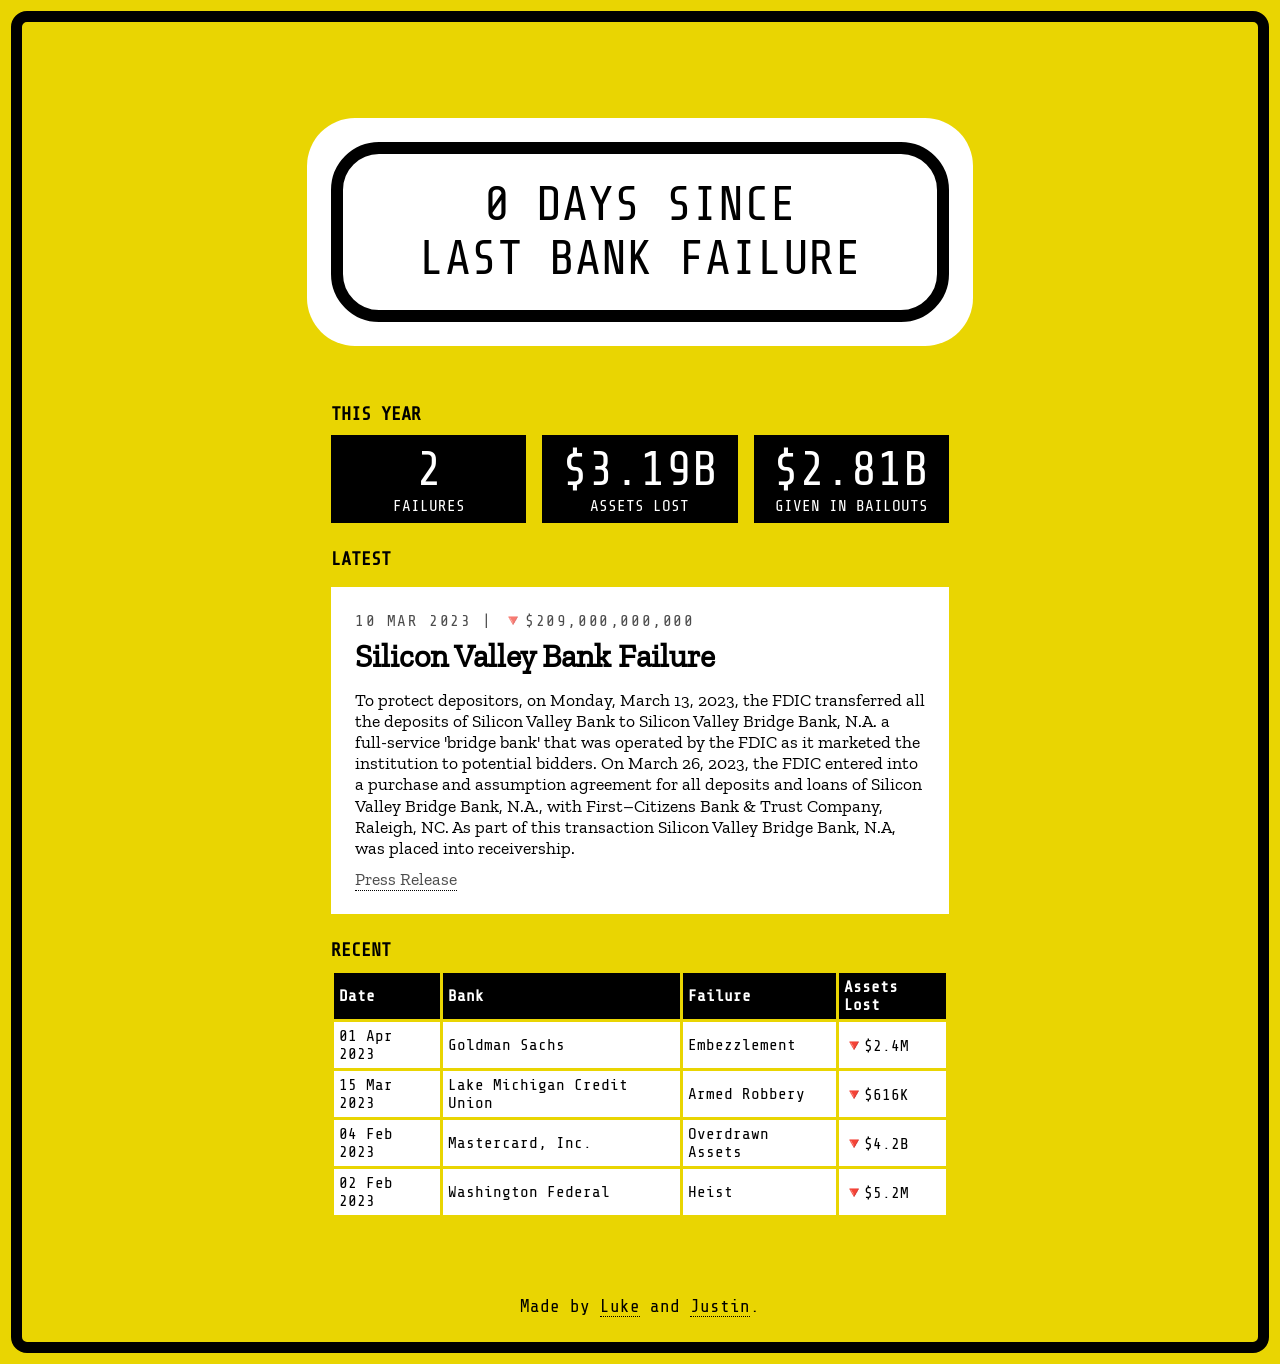
==== index.html @ 502e0f1a "Base page" ====
<!DOCTYPE html>
<html lang="en">
<meta charset="UTF-8">
<title>Days Since Last Bank Failure</title>
<meta name="viewport" content="width=device-width,initial-scale=1">
<link rel="stylesheet" href="style.css">
<style>
</style>
<script src=""></script>
<body>
	<main>
		<div class="counter">
			<div class="counter-inside">
				<div class="flipper"></div>
				days since<br>last bank failure
			</div>
		</div>
		<h3>This Year</h3>
		<div class="stats">
			<div class="statbox">
				<p class="number">2</p>
				<p class="metric">Failures</p>
			</div>
			<div class="statbox">
				<p class="number">$3.19B</p>
				<p class="metric">Assets Lost</p>
			</div>
			<div class="statbox">
				<p class="number">$2.81B</p>
				<p class="metric">Given In Bailouts</p>
			</div>
		</div>
		<h3>Latest</h3>
		<div class="latest">
			<div class="highlight">
				<p class="date">10 Mar 2023 | &#128315;$209,000,000,000</p>
				<h2>Silicon Valley Bank Failure</h2>
				<p class="summary">To protect depositors, on Monday, March 13, 2023, the FDIC transferred all the deposits of Silicon Valley Bank to Silicon Valley Bridge Bank, N.A. a full-service 'bridge bank' that was operated by the FDIC as it marketed the institution to potential bidders. On March 26, 2023, the FDIC entered into a purchase and assumption agreement for all deposits and loans of Silicon Valley Bridge Bank, N.A., with First–Citizens Bank & Trust Company, Raleigh, NC. As part of this transaction Silicon Valley Bridge Bank, N.A, was placed into receivership.</p>
				<div class="latest-links">
					<a href="https://www.fdic.gov/news/press-releases/2023/pr23023.html" target="_blank">Press Release</a>
				</div>
			</div>
		</div>
		<h3>Recent</h3>
		<div class="recent">
			<table>
				<thead>
					<tr>
						<th>Date</th>
						<th>Bank</th>
						<th>Failure</th>
						<th>Assets Lost</th>
					</tr>
				</thead>
				<tbody>
					<tr>
						<td>01 Apr 2023</td>
						<td>Goldman Sachs</td>
						<td>Embezzlement</td>
						<td>&#128315;$2.4M</td>
					</tr>
					<tr>
						<td>15 Mar 2023</td>
						<td>Lake Michigan Credit Union</td>
						<td>Armed Robbery</td>
						<td>&#128315;$616K</td>
					</tr>
					<tr>
						<td>04 Feb 2023</td>
						<td>Mastercard, Inc.</td>
						<td>Overdrawn Assets</td>
						<td>&#128315;$4.2B</td>
					</tr>
					<tr>
						<td>02 Feb 2023</td>
						<td>Washington Federal</td>
						<td>Heist</td>
						<td>&#128315;$5.2M</td>
					</tr>
				</tbody>
			</table>
		</div>
		<h3>

		</h3>
		<footer>
			Made by <a href="https://rehmann.co/" target="_blank">Luke</a> and <a href="https://andersun.com/" target="_blank">Justin</a>.
		</footer>
	</main>
</body>
</html>
---- style.css ----
/* TYPEFACES */
@font-face {
    font-family: ShareTech;
    src: url(ShareTechMono-Regular.ttf) format("truetype");
}

@font-face {
    font-family: ZillaSlab;
    src: url(ZillaSlab-Regular.ttf) format("truetype");
}

/* COLOR */


/* BASE */
* {
  margin: 0;
  padding: 0;
}

body {
  font-family: ShareTech, monospace;
  border: 0.7em solid #E9D502;
  background-color: #E9D502;
  min-height: 100vh;
}

main {
  border: 0.7em solid #000;
  border-radius: 1em;
  min-height: 100vh;
}

/* COUNTER */
.counter {
  width: 50%;
  margin: 2em auto 1em auto;
  padding: 0.5em;
  background-color: #fff;
  border-radius: 1em;
  text-align: center;
  text-transform: uppercase;
  font-size: 3em;
}

  .counter-inside {
    padding: 0.5em;
    border-radius: 1em;
    border: 0.25em solid #000;
  }

  @property --num {
    syntax: "<integer>";
    initial-value: 0;
    inherits: false;
  }

  .flipper {
    animation: counter 4s ease-in-out;
    animation-iteration-count: 1;
    counter-reset: num var(--num);
    display: inline;
  }

  .flipper::after {
    content: counter(num);
  }

  @keyframes counter {
    from {
      --num: 10;
    }
    to {
      --num: 45;
    }
  }


h3 {
  font-family: ShareTech, monospace;
  text-transform: uppercase;
  font-weight: bold;
  padding: 0.5em;
  width: 50%;
  margin: 0 auto;
}

/* THIS YEAR */
.stats {
  display: grid;
  grid-gap: 1em;
  grid-template-columns: repeat(3, 1fr);
  grid-template-rows: repeat(1, 1fr);
  width: 50%;
  margin: 0 auto 1em auto;
}

  .statbox {
    padding: 0.5em;
    text-align: center;
    background-color: #000;
    color: #fff;
  }

  .number {
    font-size: 3em;
  }

  .metric {
    text-transform: uppercase;
  }

/* LATEST */
.latest {
  font-family: ZillaSlab, serif;
  max-width: 50%;
  margin: 0 auto 1em auto;
}

  .highlight {
    margin: 0.5em auto;
    background-color: #fff;
    padding: 1.5em;
  }

  .date {
    font-family: ShareTech, monospace;
    text-transform: uppercase;
    letter-spacing: 0.1em;
    color: rgba(0,0,0,0.7);
  }

  h2 {
    font-size: 2em;
    padding: 0.2em 0;
  }

  .summary {
    font-size: 1.1em;
    line-height: 1.2em;
    padding: 0.5em 0;
  }

  .latest-links a {
    text-decoration: none;
    border-bottom: 1px dotted #000;
    font-size: 1.1em;
    margin: 0.5em 0;
    color: rgba(0,0,0,0.7);
  }

/* RECENT */
.recent {
  max-width: 50%;
  margin: 0 auto 2em auto;
  padding: 0 1em;
}

  table {
    border: 0.2em solid #E9D502;
    border-collapse: collapse;
    padding: 5px;
    width: 100%;
    margin: 0 auto;
    text-align: left;
  }

  table th {
    border: 0.2em solid #E9D502;
    padding: 5px;
    background-color: #000;
    color: #fff;
  }

  table td {
    border: 0.2em solid #E9D502;
    padding: 5px;
    background-color: #fff;
    color: #000;
  }

footer {
  text-align: center;
  padding: 0.5em;
  margin: 1em auto;
  font-size: 1.1em;
}
  
  footer a {
    text-decoration: none;
    color: #000;
    border-bottom: 1px dotted #000;
  }
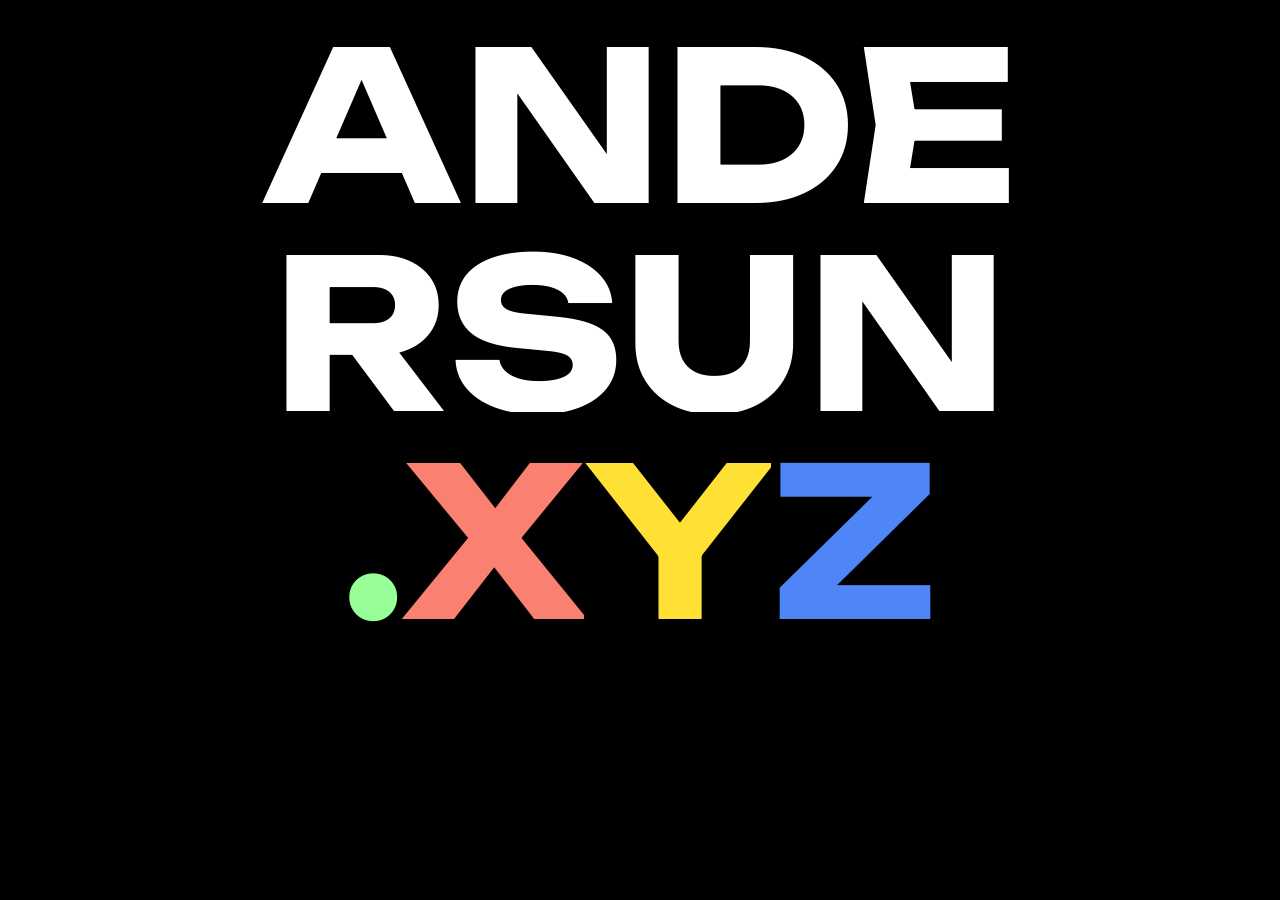
==== commit 8023bd00: "base files" ====
--- a/index.html
+++ b/index.html
@@ -1,91 +1,16 @@
 <!DOCTYPE html>
-<html lang="en">
-<meta charset="UTF-8">
-<title>Days Since Last Bank Failure</title>
-<meta name="viewport" content="width=device-width,initial-scale=1">
-<link rel="stylesheet" href="style.css">
-<style>
-</style>
-<script src=""></script>
+<html>
+<head>
+    <meta charset="UTF-8">
+    <meta name="viewport" content="width=device-width, initial-scale=1.0">
+    <title>Andersun.xyz</title>
+    <link rel="stylesheet" href="home/style.css">
+</head>
 <body>
-	<main>
-		<div class="counter">
-			<div class="counter-inside">
-				<div class="flipper"></div>
-				days since<br>last bank failure
-			</div>
-		</div>
-		<h3>This Year</h3>
-		<div class="stats">
-			<div class="statbox">
-				<p class="number">2</p>
-				<p class="metric">Failures</p>
-			</div>
-			<div class="statbox">
-				<p class="number">$3.19B</p>
-				<p class="metric">Assets Lost</p>
-			</div>
-			<div class="statbox">
-				<p class="number">$2.81B</p>
-				<p class="metric">Given In Bailouts</p>
-			</div>
-		</div>
-		<h3>Latest</h3>
-		<div class="latest">
-			<div class="highlight">
-				<p class="date">10 Mar 2023 | &#128315;$209,000,000,000</p>
-				<h2>Silicon Valley Bank Failure</h2>
-				<p class="summary">To protect depositors, on Monday, March 13, 2023, the FDIC transferred all the deposits of Silicon Valley Bank to Silicon Valley Bridge Bank, N.A. a full-service 'bridge bank' that was operated by the FDIC as it marketed the institution to potential bidders. On March 26, 2023, the FDIC entered into a purchase and assumption agreement for all deposits and loans of Silicon Valley Bridge Bank, N.A., with First–Citizens Bank & Trust Company, Raleigh, NC. As part of this transaction Silicon Valley Bridge Bank, N.A, was placed into receivership.</p>
-				<div class="latest-links">
-					<a href="https://www.fdic.gov/news/press-releases/2023/pr23023.html" target="_blank">Press Release</a>
-				</div>
-			</div>
-		</div>
-		<h3>Recent</h3>
-		<div class="recent">
-			<table>
-				<thead>
-					<tr>
-						<th>Date</th>
-						<th>Bank</th>
-						<th>Failure</th>
-						<th>Assets Lost</th>
-					</tr>
-				</thead>
-				<tbody>
-					<tr>
-						<td>01 Apr 2023</td>
-						<td>Goldman Sachs</td>
-						<td>Embezzlement</td>
-						<td>&#128315;$2.4M</td>
-					</tr>
-					<tr>
-						<td>15 Mar 2023</td>
-						<td>Lake Michigan Credit Union</td>
-						<td>Armed Robbery</td>
-						<td>&#128315;$616K</td>
-					</tr>
-					<tr>
-						<td>04 Feb 2023</td>
-						<td>Mastercard, Inc.</td>
-						<td>Overdrawn Assets</td>
-						<td>&#128315;$4.2B</td>
-					</tr>
-					<tr>
-						<td>02 Feb 2023</td>
-						<td>Washington Federal</td>
-						<td>Heist</td>
-						<td>&#128315;$5.2M</td>
-					</tr>
-				</tbody>
-			</table>
-		</div>
-		<h3>
-
-		</h3>
-		<footer>
-			Made by <a href="https://rehmann.co/" target="_blank">Luke</a> and <a href="https://andersun.com/" target="_blank">Justin</a>.
-		</footer>
-	</main>
+    <div class="andersun">
+        <p>ANDE</p>
+        <p>RSUN</p>
+        <p><span class="green">.</span><span class="red">X</span><span class="yellow">Y</span><span class="blue">Z</span></p>
+    </div>
 </body>
-</html>+</html>
--- a/home/style.css
+++ b/home/style.css
@@ -0,0 +1,33 @@
+@import "typography.css";
+@import "color.css";
+
+* {
+  margin: 0;
+  padding: 0;
+  border: 0;
+  outline: 0;
+  font-size: 100%;
+  vertical-align: baseline;
+  background: #000;
+  color: #fff;
+}
+
+p { max-width: 60ch; margin: auto; }
+
+ul, ol { margin-left: 1.5em; }
+
+li { list-style-position: outside; }
+
+.andersun {
+  text-align: center;
+  font-size: 13em;
+  line-height: 1em;
+  font-family: Unbounded, sans-serif;
+  font-weight: bold;
+  margin: 0.1em auto;
+}
+
+.red { color: var(--red); }
+.yellow { color: var(--yellow);}
+.blue { color: var(--blue); }
+.green { color: var(--green); }
